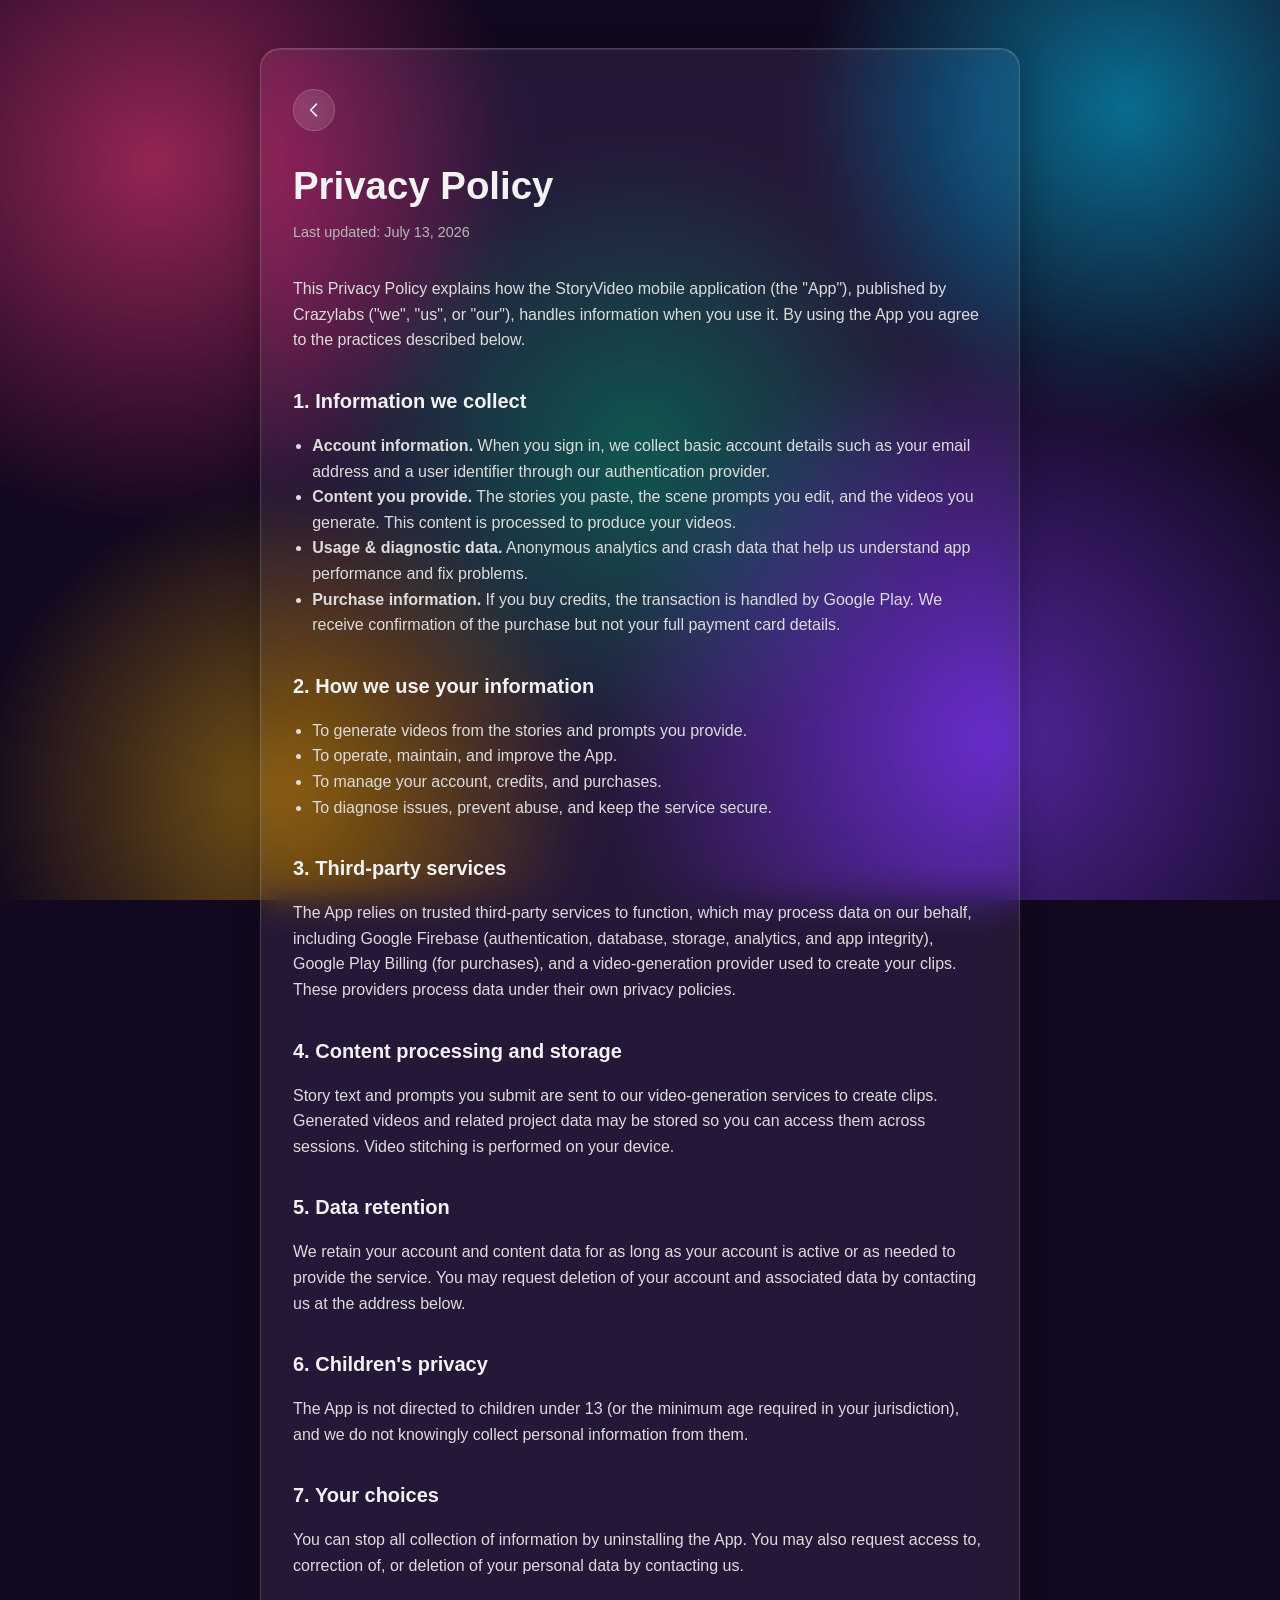
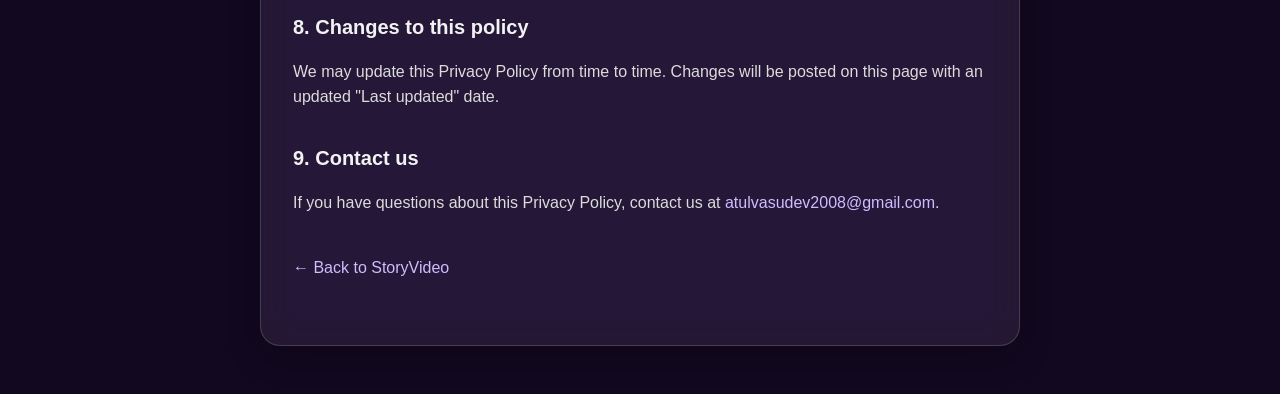
==== storyvideo/privacy.html @ a88401e2 "storyvideo web" ====
<!DOCTYPE html>
<html lang="en">
<head>
  <meta charset="UTF-8" />
  <meta name="viewport" content="width=device-width, initial-scale=1.0" />
  <title>Privacy Policy — StoryVideo</title>
  <link rel="stylesheet" href="styles.css" />
</head>
<body>
  <article class="legal">
    <a class="back" href="../index.html" aria-label="Back to StoryVideo" title="Back to StoryVideo">
      <svg viewBox="0 0 24 24" aria-hidden="true">
        <path d="M15 5l-7 7 7 7" fill="none" stroke="currentColor" stroke-width="2"
              stroke-linecap="round" stroke-linejoin="round"/>
      </svg>
    </a>
    <h1>Privacy Policy</h1>
    <p class="updated">Last updated: July 13, 2026</p>

    <p>
      This Privacy Policy explains how the StoryVideo mobile application
      (the "App"), published by Crazylabs ("we", "us", or "our"),
      handles information when you use it. By using the App you agree to the
      practices described below.
    </p>

    <h2>1. Information we collect</h2>
    <ul>
      <li><strong>Account information.</strong> When you sign in, we collect basic
        account details such as your email address and a user identifier through
        our authentication provider.</li>
      <li><strong>Content you provide.</strong> The stories you paste, the scene
        prompts you edit, and the videos you generate. This content is processed
        to produce your videos.</li>
      <li><strong>Usage &amp; diagnostic data.</strong> Anonymous analytics and
        crash data that help us understand app performance and fix problems.</li>
      <li><strong>Purchase information.</strong> If you buy credits, the transaction
        is handled by Google Play. We receive confirmation of the purchase but not
        your full payment card details.</li>
    </ul>

    <h2>2. How we use your information</h2>
    <ul>
      <li>To generate videos from the stories and prompts you provide.</li>
      <li>To operate, maintain, and improve the App.</li>
      <li>To manage your account, credits, and purchases.</li>
      <li>To diagnose issues, prevent abuse, and keep the service secure.</li>
    </ul>

    <h2>3. Third-party services</h2>
    <p>
      The App relies on trusted third-party services to function, which may
      process data on our behalf, including Google Firebase (authentication,
      database, storage, analytics, and app integrity), Google Play Billing (for
      purchases), and a video-generation provider used to create your clips.
      These providers process data under their own privacy policies.
    </p>

    <h2>4. Content processing and storage</h2>
    <p>
      Story text and prompts you submit are sent to our video-generation
      services to create clips. Generated videos and related project data may be
      stored so you can access them across sessions. Video stitching is performed
      on your device.
    </p>

    <h2>5. Data retention</h2>
    <p>
      We retain your account and content data for as long as your account is
      active or as needed to provide the service. You may request deletion of
      your account and associated data by contacting us at the address below.
    </p>

    <h2>6. Children's privacy</h2>
    <p>
      The App is not directed to children under 13 (or the minimum age required
      in your jurisdiction), and we do not knowingly collect personal information
      from them.
    </p>

    <h2>7. Your choices</h2>
    <p>
      You can stop all collection of information by uninstalling the App. You may
      also request access to, correction of, or deletion of your personal data by
      contacting us.
    </p>

    <h2>8. Changes to this policy</h2>
    <p>
      We may update this Privacy Policy from time to time. Changes will be posted
      on this page with an updated "Last updated" date.
    </p>

    <h2>9. Contact us</h2>
    <p>
      If you have questions about this Privacy Policy, contact us at
      <a href="mailto:atulvasudev2008@gmail.com">atulvasudev2008@gmail.com</a>.
    </p>

    <p style="margin-top:2.5rem;"><a href="../index.html">← Back to StoryVideo</a></p>
  </article>
</body>
</html>
---- storyvideo/styles.css ----
:root {
  --bg: #000000;
  --surface: #1e1e1e;
  --surface-2: #2a2a2a;
  --outline: #3d3d3d;
  --primary: #d0bcff;
  --primary-strong: #6750a4;
  --text: #f2f2f2;
  --text-dim: #b8b8b8;
}

* { box-sizing: border-box; }

html { scroll-behavior: smooth; }

body {
  margin: 0;
  font-family: -apple-system, BlinkMacSystemFont, "Segoe UI", Roboto, Helvetica, Arial, sans-serif;
  color: var(--text);
  line-height: 1.6;
  -webkit-font-smoothing: antialiased;

  /* Static colourful backdrop for the glass cards to blur against */
  background-color: #12081f;
  background-image:
    radial-gradient(38rem 38rem at 12% 18%, rgba(255, 61, 129, 0.55), transparent 60%),
    radial-gradient(34rem 34rem at 88% 12%, rgba(0, 209, 255, 0.50), transparent 60%),
    radial-gradient(40rem 40rem at 78% 82%, rgba(124, 58, 237, 0.60), transparent 62%),
    radial-gradient(32rem 32rem at 22% 88%, rgba(255, 189, 0, 0.42), transparent 60%),
    radial-gradient(30rem 30rem at 50% 50%, rgba(16, 185, 129, 0.35), transparent 65%);
  background-attachment: fixed;
  background-repeat: no-repeat;
}

a { color: var(--primary); text-decoration: none; }
a:hover { text-decoration: underline; }

/* ---------- Hero ---------- */
.hero {
  /* Soft dark scrim over the colourful backdrop to keep hero text legible */
  background: linear-gradient(180deg, rgba(10, 6, 20, 0.35) 0%, rgba(10, 6, 20, 0.10) 100%);
  padding-bottom: 3rem;
}

.nav {
  max-width: 960px;
  margin: 0 auto;
  padding: 1.25rem 1.5rem;
}

.brand {
  display: inline-flex;
  align-items: center;
  gap: 0.6rem;
  font-weight: 700;
  font-size: 1.2rem;
  color: var(--text);
}
.brand:hover { text-decoration: none; }

.brand-mark {
  display: inline-flex;
  align-items: center;
  justify-content: center;
  width: 32px;
  height: 32px;
  border-radius: 9px;
  background: linear-gradient(135deg, var(--primary), var(--primary-strong));
  color: #1a0f2e;
  font-size: 0.85rem;
}

.hero-inner {
  max-width: 720px;
  margin: 0 auto;
  padding: 2.5rem 1.5rem 0;
  text-align: center;
}

.hero h1 {
  font-size: clamp(2rem, 6vw, 3.25rem);
  line-height: 1.1;
  margin: 0 0 1rem;
  letter-spacing: -0.02em;
}

.lede {
  font-size: clamp(1.05rem, 2.5vw, 1.2rem);
  color: var(--text-dim);
  max-width: 40rem;
  margin: 0 auto 2rem;
}

/* ---------- Play button ---------- */
.play-btn {
  display: inline-flex;
  align-items: center;
  gap: 0.75rem;
  background: #000;
  border: 1px solid #555;
  border-radius: 12px;
  padding: 0.7rem 1.4rem;
  color: #fff;
  transition: transform 0.15s ease, border-color 0.15s ease, background 0.15s ease;
}
.play-btn:hover {
  text-decoration: none;
  transform: translateY(-2px);
  border-color: var(--primary);
  background: #0d0d0d;
}

.play-icon { width: 26px; height: 26px; flex-shrink: 0; }

.play-btn-text { display: flex; flex-direction: column; line-height: 1.15; text-align: left; }
.play-btn-text small { font-size: 0.62rem; letter-spacing: 0.08em; color: #cfcfcf; }
.play-btn-text strong { font-size: 1.2rem; font-weight: 600; }

.platform-note {
  margin-top: 1.1rem;
  font-size: 0.85rem;
  color: var(--text-dim);
}

/* ---------- Features ---------- */
.features {
  max-width: 960px;
  margin: 0 auto;
  padding: 3.5rem 1.5rem;
  display: grid;
  grid-template-columns: repeat(auto-fit, minmax(220px, 1fr));
  gap: 1.25rem;
}

.feature {
  background: rgba(255, 255, 255, 0.07);
  border: 1px solid rgba(255, 255, 255, 0.16);
  border-radius: 18px;
  padding: 1.6rem;
  backdrop-filter: blur(18px) saturate(150%);
  -webkit-backdrop-filter: blur(18px) saturate(150%);
  box-shadow: 0 8px 32px rgba(0, 0, 0, 0.25), inset 0 1px 0 rgba(255, 255, 255, 0.12);
  transition: transform 0.18s ease, border-color 0.18s ease, background 0.18s ease;
}
.feature:hover {
  transform: translateY(-4px);
  background: rgba(255, 255, 255, 0.11);
  border-color: rgba(255, 255, 255, 0.28);
}

.feature-num {
  display: inline-flex;
  align-items: center;
  justify-content: center;
  width: 38px;
  height: 38px;
  border-radius: 50%;
  background: var(--primary-strong);
  color: #eaddff;
  font-weight: 700;
  margin-bottom: 0.9rem;
}

.feature h3 { margin: 0 0 0.4rem; font-size: 1.15rem; }
.feature p { margin: 0; color: #e6e2ef; font-size: 0.95rem; }

/* ---------- Footer ---------- */
.footer {
  border-top: 1px solid rgba(255, 255, 255, 0.14);
  background: rgba(10, 6, 20, 0.25);
  backdrop-filter: blur(10px);
  -webkit-backdrop-filter: blur(10px);
  padding: 2rem 1.5rem 2.5rem;
  text-align: center;
}
.footer-links { font-size: 0.95rem; }
.footer-links .dot { color: var(--text-dim); margin: 0 0.6rem; }
.copyright { margin: 0.9rem 0 0; color: var(--text-dim); font-size: 0.85rem; }

/* ---------- Legal pages ---------- */
.legal {
  max-width: 760px;
  width: calc(100% - 2rem);
  margin: 3rem auto;
  padding: 2.5rem 2rem 3rem;
  background: rgba(255, 255, 255, 0.07);
  border: 1px solid rgba(255, 255, 255, 0.16);
  border-radius: 20px;
  backdrop-filter: blur(18px) saturate(150%);
  -webkit-backdrop-filter: blur(18px) saturate(150%);
  box-shadow: 0 8px 32px rgba(0, 0, 0, 0.25), inset 0 1px 0 rgba(255, 255, 255, 0.12);
}
.legal .back {
  display: inline-flex;
  align-items: center;
  justify-content: center;
  width: 42px;
  height: 42px;
  margin-bottom: 1.5rem;
  border-radius: 50%;
  color: var(--text);
  background: rgba(255, 255, 255, 0.08);
  border: 1px solid rgba(255, 255, 255, 0.18);
  backdrop-filter: blur(10px);
  -webkit-backdrop-filter: blur(10px);
  transition: transform 0.15s ease, background 0.15s ease, border-color 0.15s ease;
}
.legal .back:hover {
  text-decoration: none;
  transform: translateX(-2px);
  background: rgba(255, 255, 255, 0.14);
  border-color: rgba(255, 255, 255, 0.3);
}
.legal .back svg { width: 20px; height: 20px; display: block; }
.legal h1 { font-size: clamp(1.8rem, 5vw, 2.4rem); margin: 0 0 0.3rem; }
.legal .updated { color: var(--text-dim); font-size: 0.9rem; margin: 0 0 2rem; }
.legal h2 { font-size: 1.25rem; margin: 2rem 0 0.6rem; }
.legal p, .legal li { color: #dcdcdc; }
.legal ul { padding-left: 1.2rem; }
.legal a { word-break: break-word; }
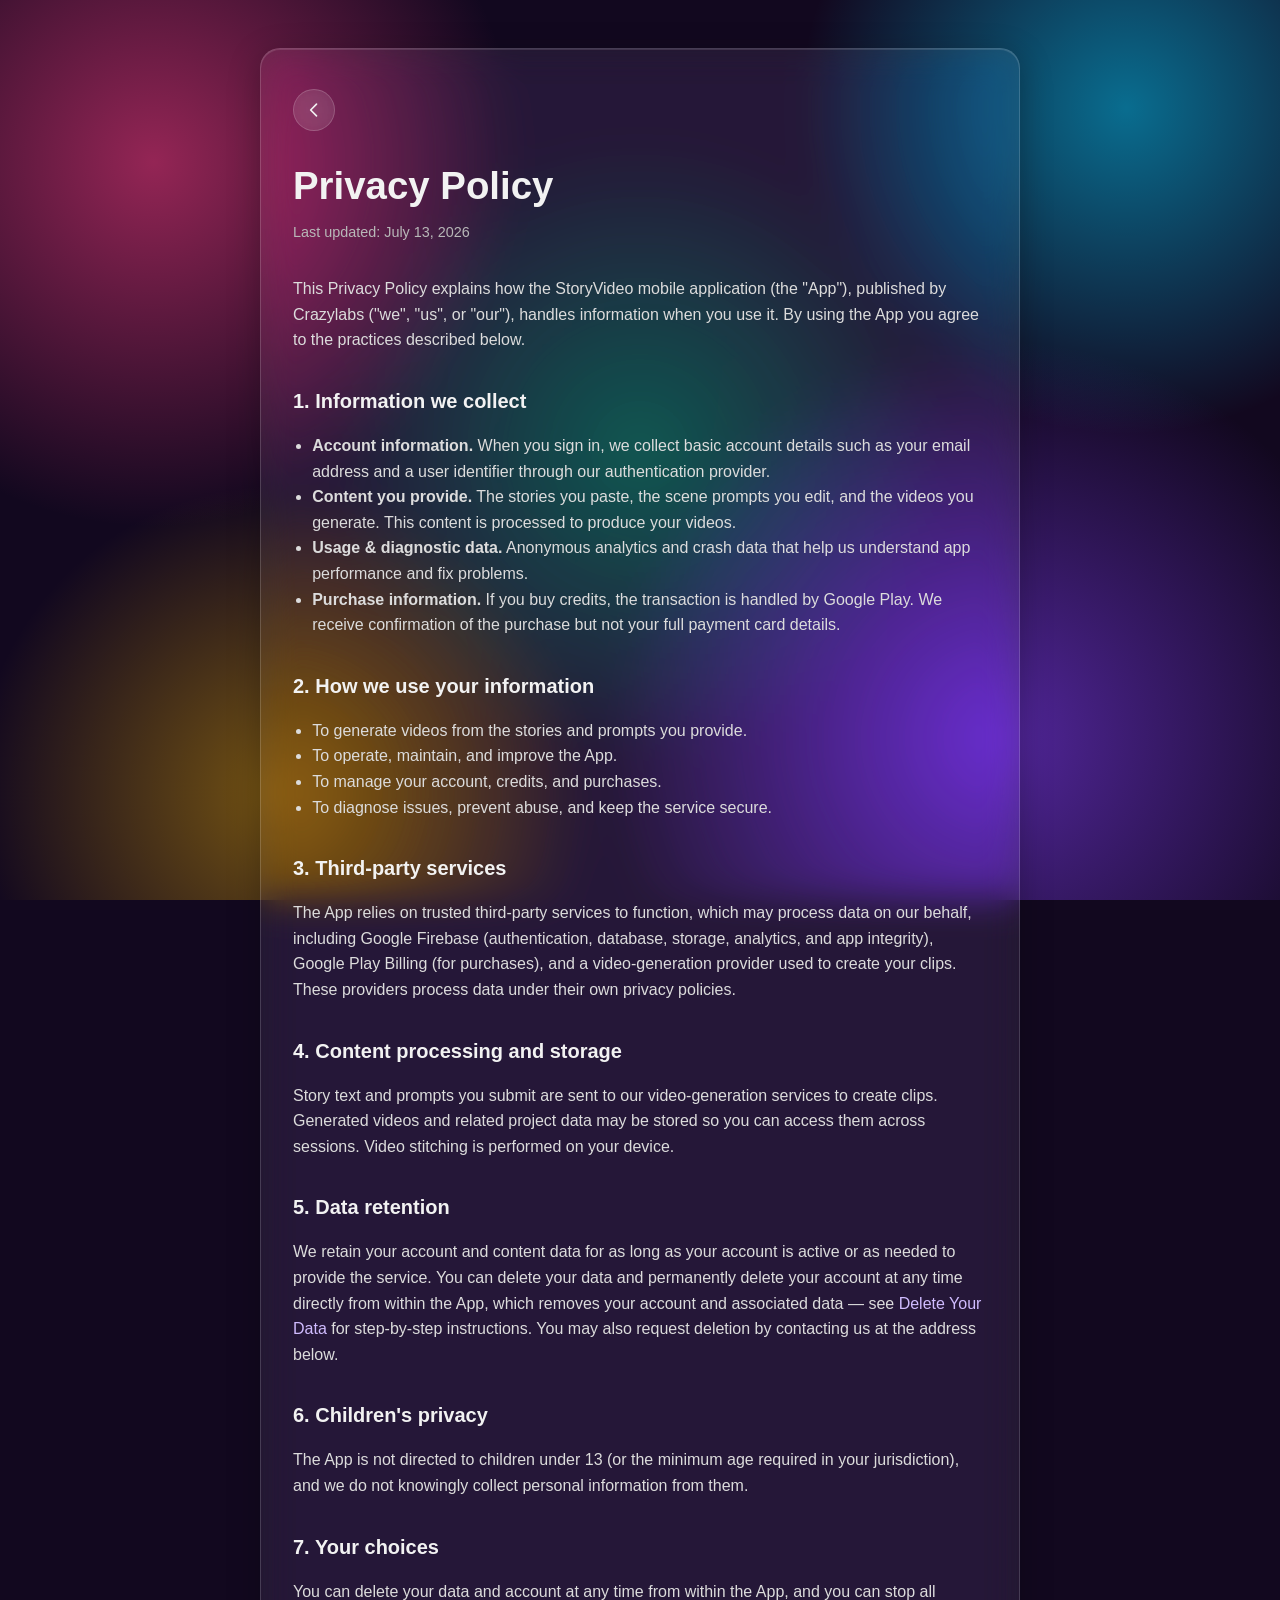
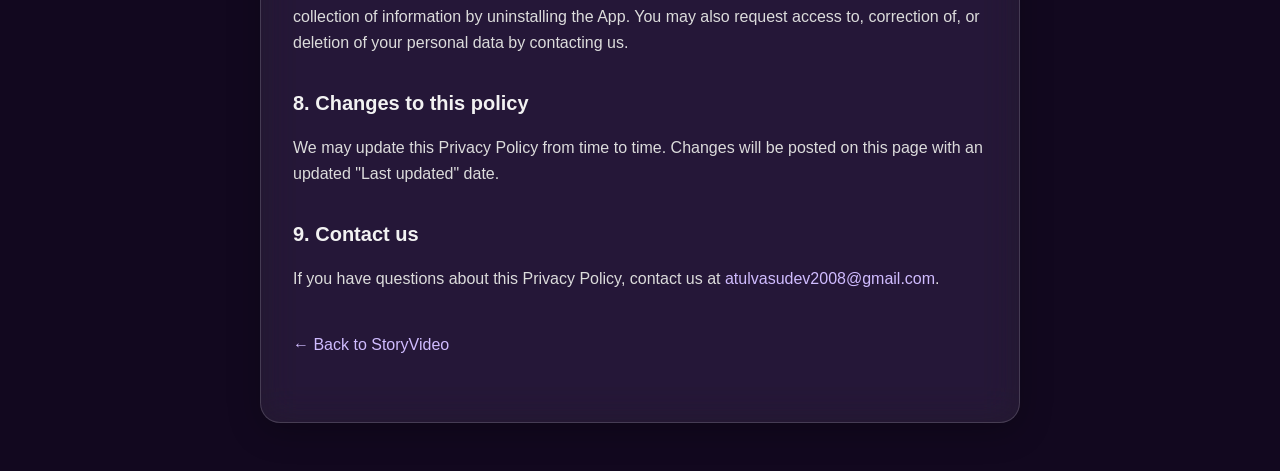
==== commit dc05036a: "Revise data retention and user choices sections Updated privacy policy to include instructions for d" ====
--- a/storyvideo/privacy.html
+++ b/storyvideo/privacy.html
@@ -67,8 +67,11 @@
     <h2>5. Data retention</h2>
     <p>
       We retain your account and content data for as long as your account is
-      active or as needed to provide the service. You may request deletion of
-      your account and associated data by contacting us at the address below.
+      active or as needed to provide the service. You can delete your data and
+      permanently delete your account at any time directly from within the App,
+      which removes your account and associated data — see
+      <a href="delete-data.html">Delete Your Data</a> for step-by-step instructions.
+      You may also request deletion by contacting us at the address below.
     </p>
 
     <h2>6. Children's privacy</h2>
@@ -80,8 +83,9 @@
 
     <h2>7. Your choices</h2>
     <p>
-      You can stop all collection of information by uninstalling the App. You may
-      also request access to, correction of, or deletion of your personal data by
+      You can delete your data and account at any time from within the App, and you
+      can stop all collection of information by uninstalling the App. You may also
+      request access to, correction of, or deletion of your personal data by
       contacting us.
     </p>
 
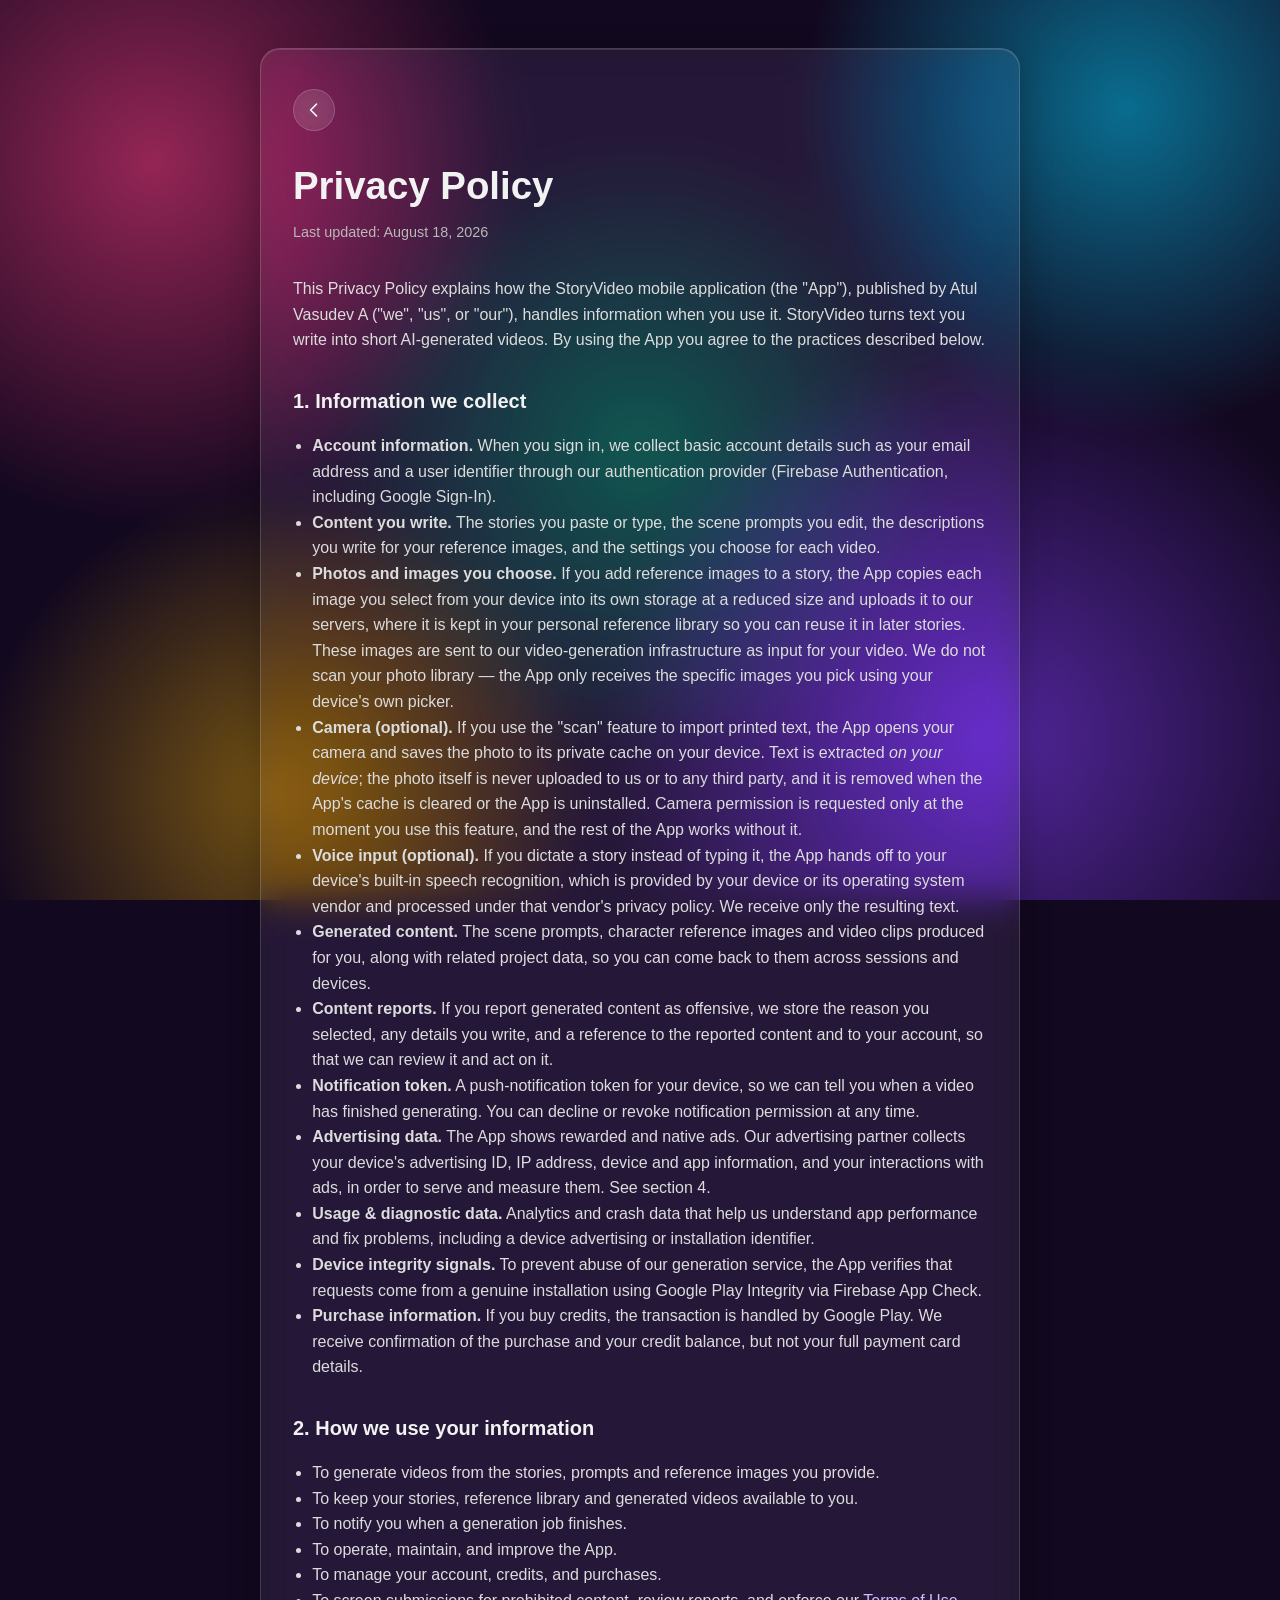
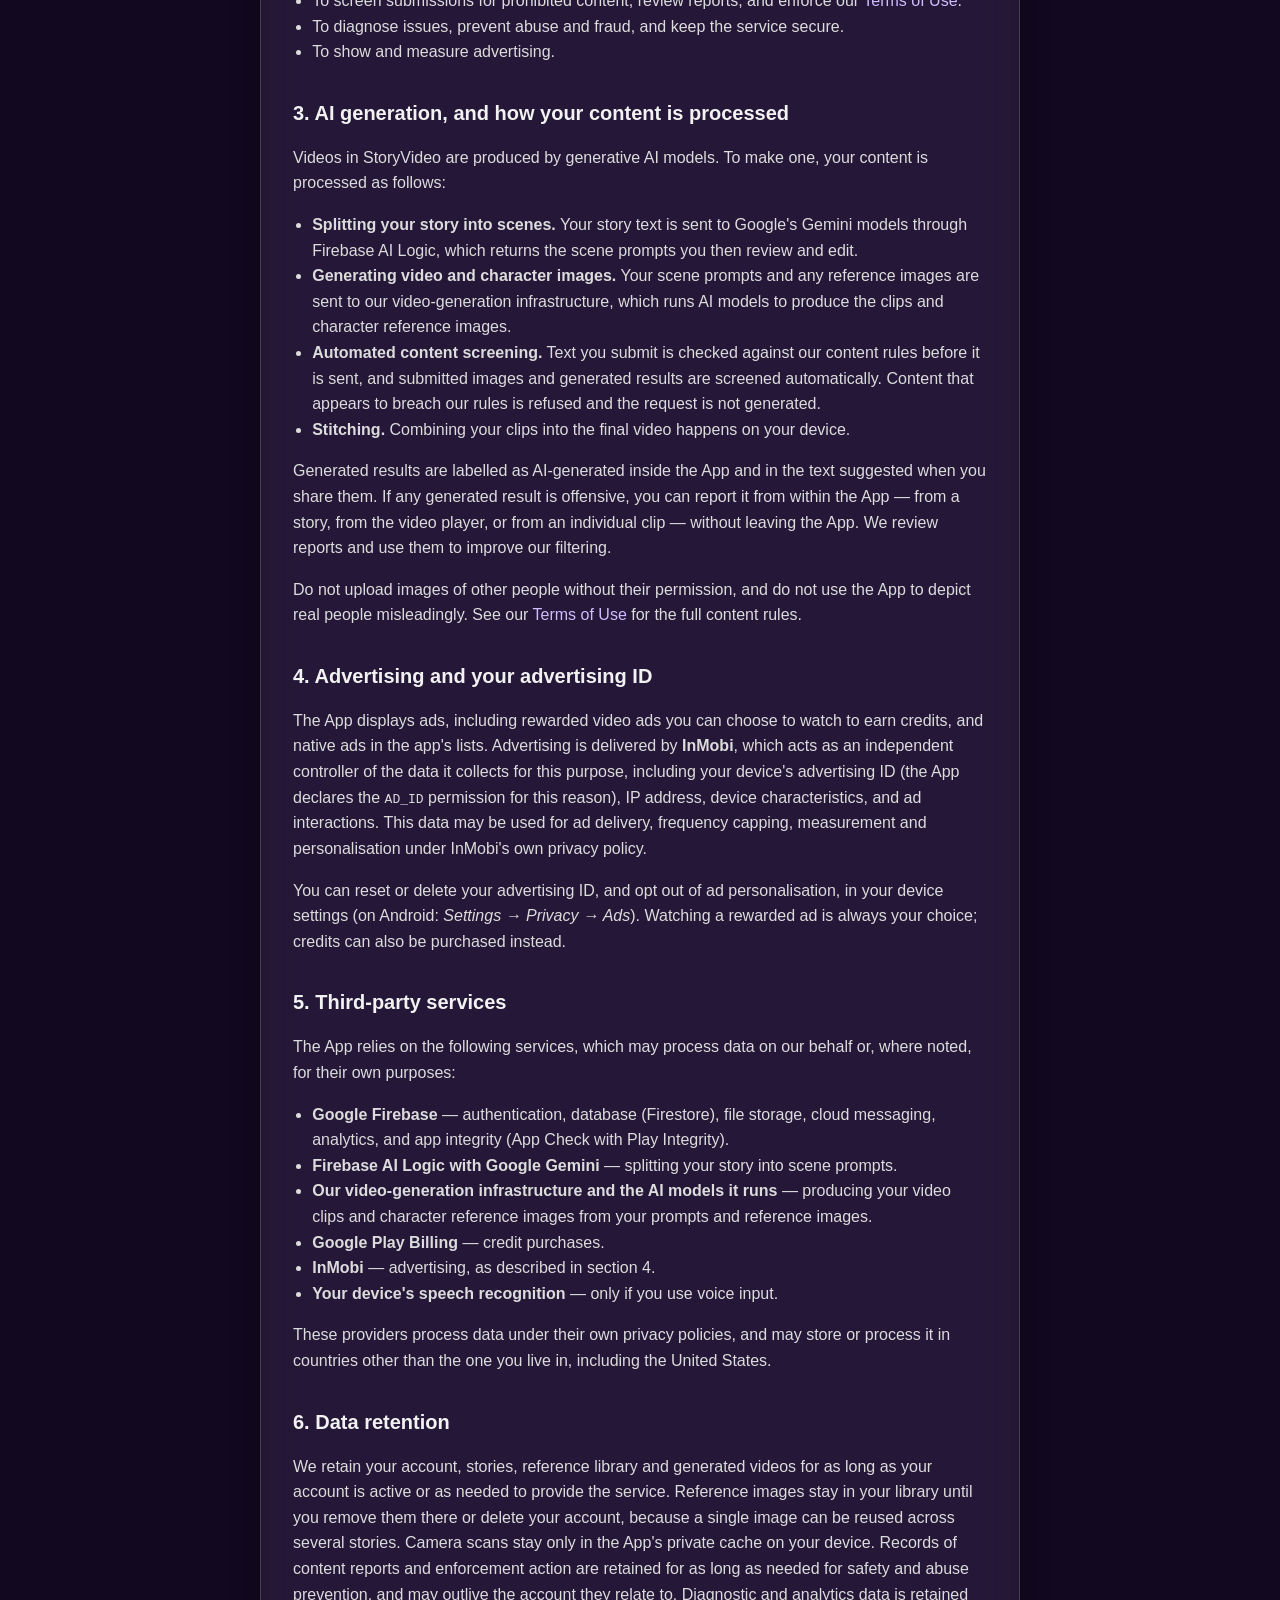
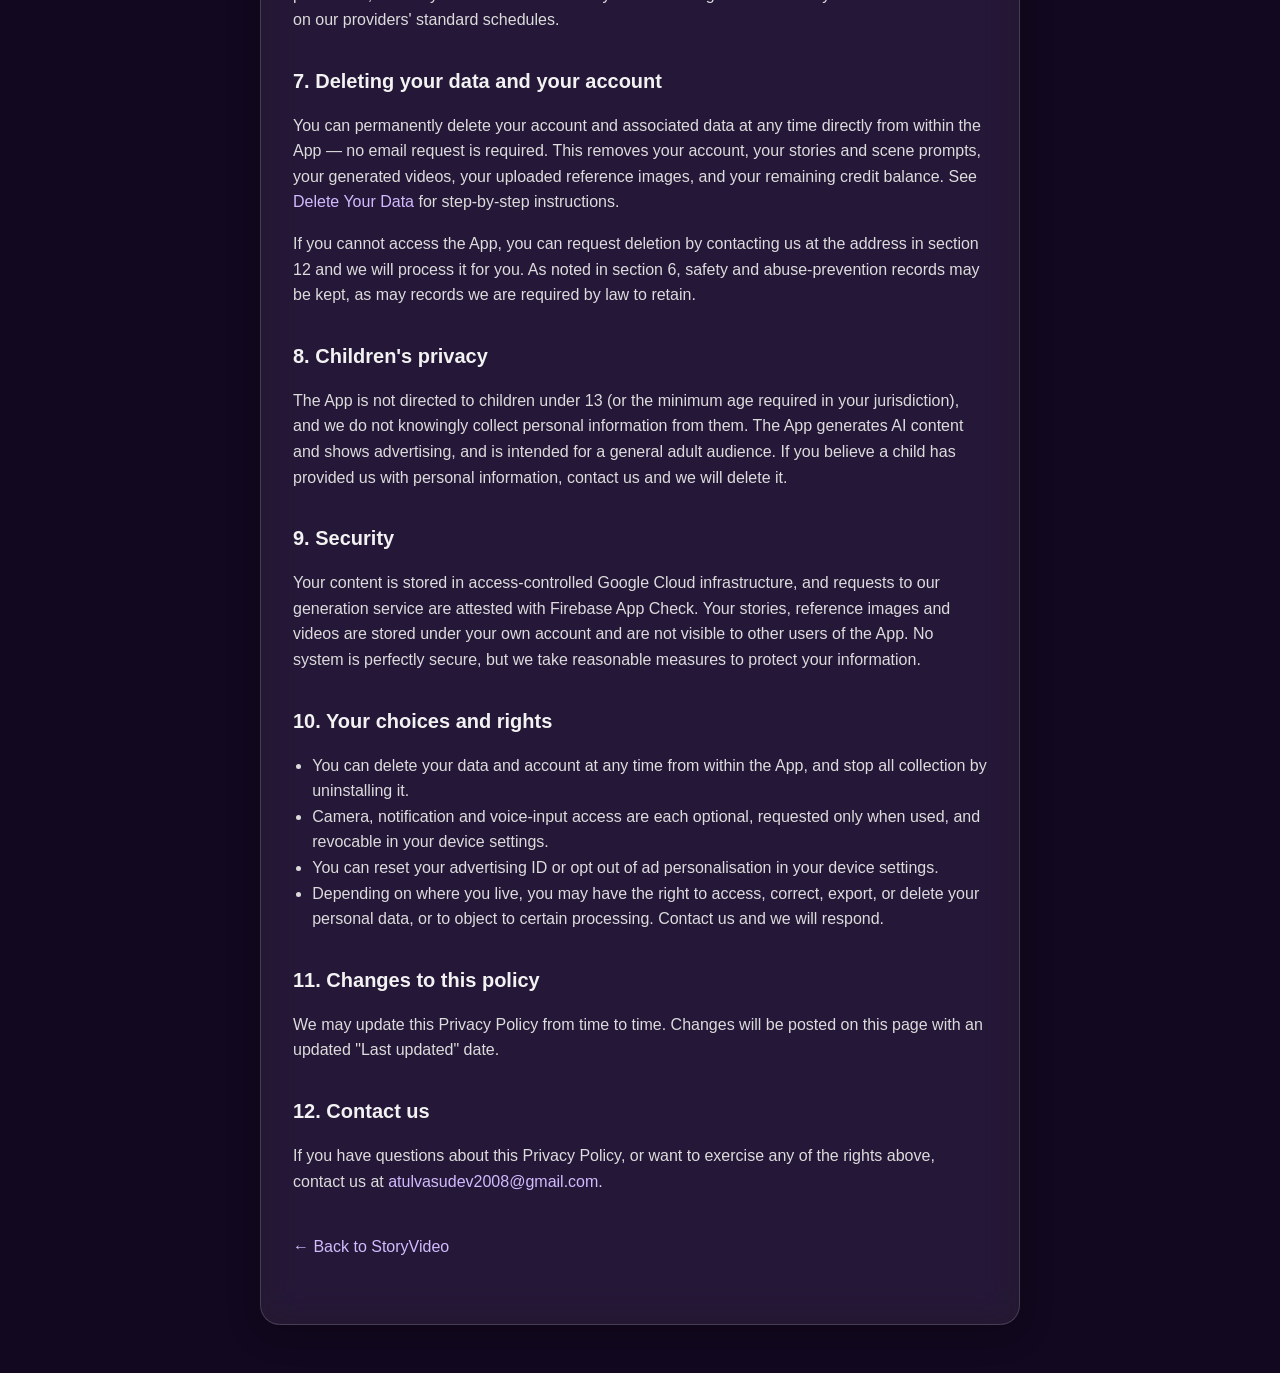
==== commit 42faf35e: "Add files via upload" ====
--- a/storyvideo/privacy.html
+++ b/storyvideo/privacy.html
@@ -15,89 +15,227 @@
       </svg>
     </a>
     <h1>Privacy Policy</h1>
-    <p class="updated">Last updated: July 13, 2026</p>
+    <p class="updated">Last updated: August 18, 2026</p>
 
     <p>
       This Privacy Policy explains how the StoryVideo mobile application
-      (the "App"), published by Crazylabs ("we", "us", or "our"),
-      handles information when you use it. By using the App you agree to the
-      practices described below.
+      (the "App"), published by Atul Vasudev A ("we", "us", or "our"),
+      handles information when you use it. StoryVideo turns text you write into
+      short AI-generated videos. By using the App you agree to the practices
+      described below.
     </p>
 
     <h2>1. Information we collect</h2>
     <ul>
       <li><strong>Account information.</strong> When you sign in, we collect basic
         account details such as your email address and a user identifier through
-        our authentication provider.</li>
-      <li><strong>Content you provide.</strong> The stories you paste, the scene
-        prompts you edit, and the videos you generate. This content is processed
-        to produce your videos.</li>
-      <li><strong>Usage &amp; diagnostic data.</strong> Anonymous analytics and
-        crash data that help us understand app performance and fix problems.</li>
+        our authentication provider (Firebase Authentication, including Google
+        Sign-In).</li>
+      <li><strong>Content you write.</strong> The stories you paste or type, the
+        scene prompts you edit, the descriptions you write for your reference
+        images, and the settings you choose for each video.</li>
+      <li><strong>Photos and images you choose.</strong> If you add reference
+        images to a story, the App copies each image you select from your device
+        into its own storage at a reduced size and uploads it to our servers, where
+        it is kept in your personal reference library so you can reuse it in later
+        stories. These images are sent to our video-generation infrastructure as
+        input for your video. We do not scan your photo library — the App only
+        receives the specific images you pick using your device's own picker.</li>
+      <li><strong>Camera (optional).</strong> If you use the "scan" feature to
+        import printed text, the App opens your camera and saves the photo to its
+        private cache on your device. Text is extracted <em>on your device</em>;
+        the photo itself is never uploaded to us or to any third party, and it is
+        removed when the App's cache is cleared or the App is uninstalled. Camera
+        permission is requested only at the moment you use this feature, and the
+        rest of the App works without it.</li>
+      <li><strong>Voice input (optional).</strong> If you dictate a story instead
+        of typing it, the App hands off to your device's built-in speech
+        recognition, which is provided by your device or its operating system
+        vendor and processed under that vendor's privacy policy. We receive only
+        the resulting text.</li>
+      <li><strong>Generated content.</strong> The scene prompts, character
+        reference images and video clips produced for you, along with related
+        project data, so you can come back to them across sessions and devices.</li>
+      <li><strong>Content reports.</strong> If you report generated content as
+        offensive, we store the reason you selected, any details you write, and a
+        reference to the reported content and to your account, so that we can
+        review it and act on it.</li>
+      <li><strong>Notification token.</strong> A push-notification token for your
+        device, so we can tell you when a video has finished generating. You can
+        decline or revoke notification permission at any time.</li>
+      <li><strong>Advertising data.</strong> The App shows rewarded and native ads.
+        Our advertising partner collects your device's advertising ID, IP address,
+        device and app information, and your interactions with ads, in order to
+        serve and measure them. See section 4.</li>
+      <li><strong>Usage &amp; diagnostic data.</strong> Analytics and crash data
+        that help us understand app performance and fix problems, including a
+        device advertising or installation identifier.</li>
+      <li><strong>Device integrity signals.</strong> To prevent abuse of our
+        generation service, the App verifies that requests come from a genuine
+        installation using Google Play Integrity via Firebase App Check.</li>
       <li><strong>Purchase information.</strong> If you buy credits, the transaction
-        is handled by Google Play. We receive confirmation of the purchase but not
-        your full payment card details.</li>
+        is handled by Google Play. We receive confirmation of the purchase and your
+        credit balance, but not your full payment card details.</li>
     </ul>
 
     <h2>2. How we use your information</h2>
     <ul>
-      <li>To generate videos from the stories and prompts you provide.</li>
+      <li>To generate videos from the stories, prompts and reference images you provide.</li>
+      <li>To keep your stories, reference library and generated videos available to you.</li>
+      <li>To notify you when a generation job finishes.</li>
       <li>To operate, maintain, and improve the App.</li>
       <li>To manage your account, credits, and purchases.</li>
-      <li>To diagnose issues, prevent abuse, and keep the service secure.</li>
-    </ul>
-
-    <h2>3. Third-party services</h2>
-    <p>
-      The App relies on trusted third-party services to function, which may
-      process data on our behalf, including Google Firebase (authentication,
-      database, storage, analytics, and app integrity), Google Play Billing (for
-      purchases), and a video-generation provider used to create your clips.
-      These providers process data under their own privacy policies.
-    </p>
-
-    <h2>4. Content processing and storage</h2>
-    <p>
-      Story text and prompts you submit are sent to our video-generation
-      services to create clips. Generated videos and related project data may be
-      stored so you can access them across sessions. Video stitching is performed
-      on your device.
-    </p>
-
-    <h2>5. Data retention</h2>
-    <p>
-      We retain your account and content data for as long as your account is
-      active or as needed to provide the service. You can delete your data and
-      permanently delete your account at any time directly from within the App,
-      which removes your account and associated data — see
+      <li>To screen submissions for prohibited content, review reports, and enforce
+        our <a href="terms.html">Terms of Use</a>.</li>
+      <li>To diagnose issues, prevent abuse and fraud, and keep the service secure.</li>
+      <li>To show and measure advertising.</li>
+    </ul>
+
+    <h2>3. AI generation, and how your content is processed</h2>
+    <p>
+      Videos in StoryVideo are produced by generative AI models. To make one, your
+      content is processed as follows:
+    </p>
+    <ul>
+      <li><strong>Splitting your story into scenes.</strong> Your story text is
+        sent to Google's Gemini models through Firebase AI Logic, which returns the
+        scene prompts you then review and edit.</li>
+      <li><strong>Generating video and character images.</strong> Your scene
+        prompts and any reference images are sent to our video-generation
+        infrastructure, which runs AI models to produce the clips and character
+        reference images.</li>
+      <li><strong>Automated content screening.</strong> Text you submit is checked
+        against our content rules before it is sent, and submitted images and
+        generated results are screened automatically. Content that appears to
+        breach our rules is refused and the request is not generated.</li>
+      <li><strong>Stitching.</strong> Combining your clips into the final video
+        happens on your device.</li>
+    </ul>
+    <p>
+      Generated results are labelled as AI-generated inside the App and in the
+      text suggested when you share them. If any generated result is offensive,
+      you can report it from within the App — from a story, from the video player,
+      or from an individual clip — without leaving the App. We review reports and
+      use them to improve our filtering.
+    </p>
+    <p>
+      Do not upload images of other people without their permission, and do not use
+      the App to depict real people misleadingly. See our
+      <a href="terms.html">Terms of Use</a> for the full content rules.
+    </p>
+
+    <h2>4. Advertising and your advertising ID</h2>
+    <p>
+      The App displays ads, including rewarded video ads you can choose to watch to
+      earn credits, and native ads in the app's lists. Advertising is delivered by
+      <strong>InMobi</strong>, which acts as an independent controller of the data
+      it collects for this purpose, including your device's advertising ID
+      (the App declares the <code>AD_ID</code> permission for this reason), IP
+      address, device characteristics, and ad interactions. This data may be used
+      for ad delivery, frequency capping, measurement and personalisation under
+      InMobi's own privacy policy.
+    </p>
+    <p>
+      You can reset or delete your advertising ID, and opt out of ad
+      personalisation, in your device settings (on Android:
+      <em>Settings → Privacy → Ads</em>). Watching a rewarded ad is always your
+      choice; credits can also be purchased instead.
+    </p>
+
+    <h2>5. Third-party services</h2>
+    <p>
+      The App relies on the following services, which may process data on our
+      behalf or, where noted, for their own purposes:
+    </p>
+    <ul>
+      <li><strong>Google Firebase</strong> — authentication, database (Firestore),
+        file storage, cloud messaging, analytics, and app integrity (App Check with
+        Play Integrity).</li>
+      <li><strong>Firebase AI Logic with Google Gemini</strong> — splitting your
+        story into scene prompts.</li>
+      <li><strong>Our video-generation infrastructure and the AI models it runs</strong>
+        — producing your video clips and character reference images from your
+        prompts and reference images.</li>
+      <li><strong>Google Play Billing</strong> — credit purchases.</li>
+      <li><strong>InMobi</strong> — advertising, as described in section 4.</li>
+      <li><strong>Your device's speech recognition</strong> — only if you use voice
+        input.</li>
+    </ul>
+    <p>
+      These providers process data under their own privacy policies, and may store
+      or process it in countries other than the one you live in, including the
+      United States.
+    </p>
+
+    <h2>6. Data retention</h2>
+    <p>
+      We retain your account, stories, reference library and generated videos for
+      as long as your account is active or as needed to provide the service.
+      Reference images stay in your library until you remove them there or delete
+      your account, because a single image can be reused across several stories.
+      Camera scans stay only in the App's private cache on your device.
+      Records of content reports and enforcement action are retained for as long as
+      needed for safety and abuse prevention, and may outlive the account they
+      relate to. Diagnostic and analytics data is retained on our providers'
+      standard schedules.
+    </p>
+
+    <h2>7. Deleting your data and your account</h2>
+    <p>
+      You can permanently delete your account and associated data at any time
+      directly from within the App — no email request is required. This removes
+      your account, your stories and scene prompts, your generated videos, your
+      uploaded reference images, and your remaining credit balance. See
       <a href="delete-data.html">Delete Your Data</a> for step-by-step instructions.
-      You may also request deletion by contacting us at the address below.
-    </p>
-
-    <h2>6. Children's privacy</h2>
-    <p>
-      The App is not directed to children under 13 (or the minimum age required
-      in your jurisdiction), and we do not knowingly collect personal information
-      from them.
-    </p>
-
-    <h2>7. Your choices</h2>
-    <p>
-      You can delete your data and account at any time from within the App, and you
-      can stop all collection of information by uninstalling the App. You may also
-      request access to, correction of, or deletion of your personal data by
-      contacting us.
-    </p>
-
-    <h2>8. Changes to this policy</h2>
+    </p>
+    <p>
+      If you cannot access the App, you can request deletion by contacting us at
+      the address in section 12 and we will process it for you. As noted in
+      section 6, safety and abuse-prevention records may be kept, as may records we
+      are required by law to retain.
+    </p>
+
+    <h2>8. Children's privacy</h2>
+    <p>
+      The App is not directed to children under 13 (or the minimum age required in
+      your jurisdiction), and we do not knowingly collect personal information from
+      them. The App generates AI content and shows advertising, and is intended for
+      a general adult audience. If you believe a child has provided us with personal
+      information, contact us and we will delete it.
+    </p>
+
+    <h2>9. Security</h2>
+    <p>
+      Your content is stored in access-controlled Google Cloud infrastructure, and
+      requests to our generation service are attested with Firebase App Check.
+      Your stories, reference images and videos are stored under your own account
+      and are not visible to other users of the App. No system is perfectly secure,
+      but we take reasonable measures to protect your information.
+    </p>
+
+    <h2>10. Your choices and rights</h2>
+    <ul>
+      <li>You can delete your data and account at any time from within the App, and
+        stop all collection by uninstalling it.</li>
+      <li>Camera, notification and voice-input access are each optional, requested
+        only when used, and revocable in your device settings.</li>
+      <li>You can reset your advertising ID or opt out of ad personalisation in
+        your device settings.</li>
+      <li>Depending on where you live, you may have the right to access, correct,
+        export, or delete your personal data, or to object to certain processing.
+        Contact us and we will respond.</li>
+    </ul>
+
+    <h2>11. Changes to this policy</h2>
     <p>
       We may update this Privacy Policy from time to time. Changes will be posted
       on this page with an updated "Last updated" date.
     </p>
 
-    <h2>9. Contact us</h2>
-    <p>
-      If you have questions about this Privacy Policy, contact us at
+    <h2>12. Contact us</h2>
+    <p>
+      If you have questions about this Privacy Policy, or want to exercise any of
+      the rights above, contact us at
       <a href="mailto:atulvasudev2008@gmail.com">atulvasudev2008@gmail.com</a>.
     </p>
 
--- a/storyvideo/styles.css
+++ b/storyvideo/styles.css
@@ -218,3 +218,6 @@
 .legal p, .legal li { color: #dcdcdc; }
 .legal ul { padding-left: 1.2rem; }
 .legal a { word-break: break-word; }
+.legal ol.steps { padding-left: 1.3rem; }
+.legal ol.steps li { margin: 0.5rem 0; padding-left: 0.3rem; }
+.legal ol.steps li::marker { color: var(--primary); font-weight: 700; }
